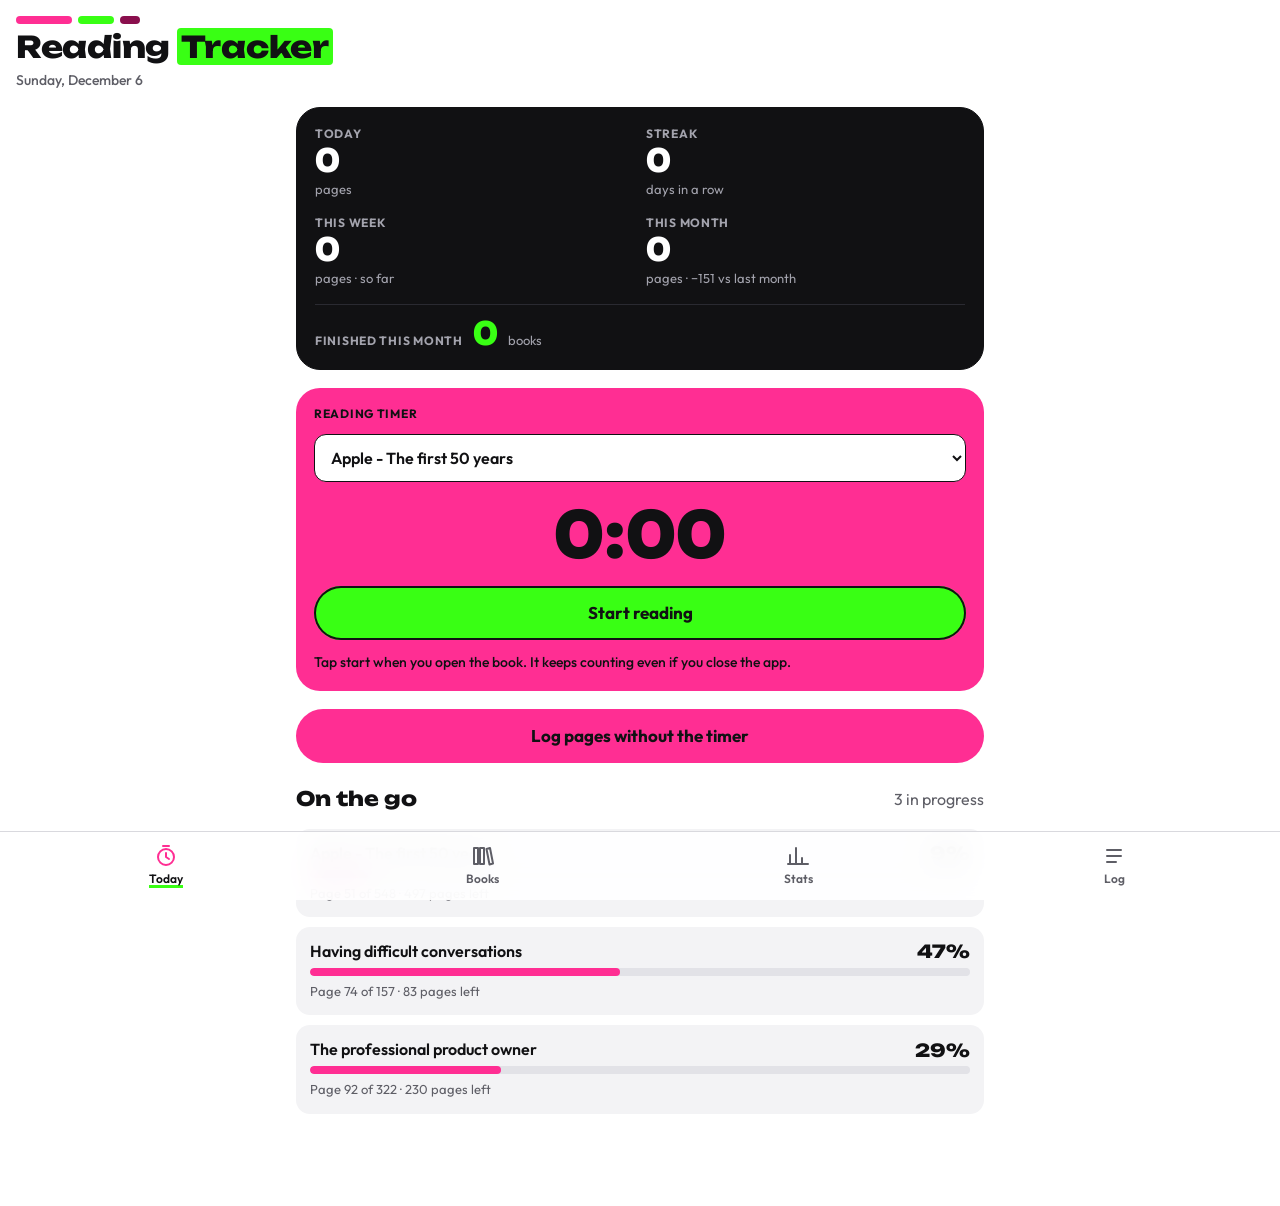
==== index.html @ ccc9d127 "Rebuild the reading tracker as an installable mobile app Phone-first PWA with Today, Books, Stats an" ====
<!doctype html>
<html lang="en">
<head>
<meta charset="utf-8">
<meta name="viewport" content="width=device-width,initial-scale=1,viewport-fit=cover">
<title>Reading Tracker</title>
<meta name="description" content="Track the books you're reading, time your sessions and see your progress.">
<meta name="theme-color" content="#FF2E93">
<meta name="apple-mobile-web-app-capable" content="yes">
<meta name="mobile-web-app-capable" content="yes">
<meta name="apple-mobile-web-app-status-bar-style" content="black-translucent">
<meta name="apple-mobile-web-app-title" content="Reading">
<link rel="manifest" href="manifest.webmanifest">
<link rel="icon" href="icons/icon.svg" type="image/svg+xml">
<link rel="apple-touch-icon" href="icons/apple-touch-icon.png">
<link rel="preconnect" href="https://fonts.googleapis.com">
<link rel="preconnect" href="https://fonts.gstatic.com" crossorigin>
<link rel="stylesheet" href="https://fonts.googleapis.com/css2?family=Unbounded:wght@600;800&family=Outfit:wght@400;500;600;700&display=swap">
<link rel="stylesheet" href="styles.css">
</head>
<body>

<header class="appbar">
  <div class="stripes" aria-hidden="true"><span></span><span></span><span></span></div>
  <h1 class="wordmark" id="viewTitle">Reading <mark>Tracker</mark></h1>
  <p class="today" id="todayLine"></p>
</header>

<main id="main">
  <!-- ============ TODAY ============ -->
  <section class="view" id="view-today" data-view="today" aria-label="Today">
    <div class="board scores">
      <div class="score"><span class="label">Today</span><span class="num" id="sToday">0</span><span class="sub">pages</span></div>
      <div class="score"><span class="label">Streak</span><span class="num" id="sStreak">0</span><span class="sub">days in a row</span></div>
      <div class="score"><span class="label">This week</span><span class="num" id="sWeek">0</span><span class="sub" id="sWeekSub">pages</span></div>
      <div class="score"><span class="label">This month</span><span class="num" id="sMonth">0</span><span class="sub" id="sMonthSub">pages</span></div>
      <div class="score hot wide"><span class="label">Finished this month</span><span class="num" id="sBooks">0</span><span class="sub" id="sBooksSub">books</span></div>
    </div>

    <div class="timer" id="timer" role="group" aria-labelledby="timerLabel">
      <div class="timer-top">
        <span class="label" id="timerLabel">Reading timer</span>
      </div>
      <label class="timer-pick" id="timerPickWrap">
        <span class="sr">Book to time</span>
        <select id="timerBook"></select>
      </label>
      <p class="timer-book" id="timerBookName" hidden></p>
      <span class="timer-clock" id="timerClock" role="timer">0:00</span>
      <div class="timer-log" id="timerLog" hidden>
        <label for="timerTo">Finished on page</label>
        <input id="timerTo" type="number" inputmode="numeric" min="1" autocomplete="off">
        <span class="timer-from" id="timerFrom"></span>
      </div>
      <p class="timer-err" id="timerErr" role="alert" hidden></p>
      <div class="timer-acts" id="timerActs"></div>
      <p class="timer-note" id="timerNote"></p>
    </div>

    <button class="btn big pinkbtn" type="button" id="openLog">Log pages without the timer</button>

    <div class="sec-head"><h2>On the go</h2><span class="muted" id="todayCount"></span></div>
    <div class="mini-list" id="todayBooks"></div>
  </section>

  <!-- ============ BOOKS ============ -->
  <section class="view" id="view-books" data-view="books" aria-label="Books" hidden>
    <div class="sec-head">
      <h2>On the go</h2>
      <button class="btn small neon" type="button" id="openAdd">+ Add a book</button>
    </div>
    <div class="cards" id="readingCards"></div>

    <div class="sec-head">
      <h2>The shelf</h2>
      <div class="tabs" role="group" aria-label="Show">
        <button type="button" data-shelf="finished" aria-pressed="true" id="tabFin">Finished</button>
        <button type="button" data-shelf="dnf" aria-pressed="false" id="tabDnf">Written off</button>
      </div>
    </div>
    <div id="shelfRows"></div>
  </section>

  <!-- ============ STATS ============ -->
  <section class="view" id="view-stats" data-view="stats" aria-label="Stats" hidden>
    <section class="board month-board" aria-labelledby="monthHead">
      <div class="head">
        <div class="stack2">
          <h2 id="monthHead">Finished this month</h2>
          <span class="sub" id="monthSub"></span>
        </div>
        <span class="month-big" id="monthBig">0</span>
      </div>
      <div class="spines" id="monthSpines" role="list" aria-label="Books finished this month"></div>
      <div class="cal" id="monthCal" role="img"></div>
      <div class="keys"><span><i style="background:var(--neon)"></i>Finished a book</span><span><i style="background:var(--brand)"></i>Read</span></div>
    </section>

    <section class="board chart-board" aria-labelledby="pagesHead">
      <div class="head">
        <div class="stack2"><h2 id="pagesHead">Pages read</h2><span class="sub" id="pagesSub"></span></div>
      </div>
      <div class="seg" role="group" aria-label="Group pages by">
        <button type="button" data-range="day" aria-pressed="true">Day</button>
        <button type="button" data-range="week" aria-pressed="false">Week</button>
        <button type="button" data-range="month" aria-pressed="false">Month</button>
      </div>
      <div class="chart" id="pagesChart"></div>
      <div class="keys"><span><i style="background:var(--brand)"></i>Pages read</span><span><i style="background:var(--neon)"></i><span id="curKey">Today</span></span></div>
    </section>

    <section class="board chart-board" aria-labelledby="dailyHead">
      <div class="head">
        <div class="stack2"><h2 id="dailyHead">Your average day</h2><span class="sub" id="dailySub"></span></div>
      </div>
      <div class="seg" role="group" aria-label="Average over">
        <button type="button" data-days="7" aria-pressed="false">7 days</button>
        <button type="button" data-days="30" aria-pressed="true">30 days</button>
        <button type="button" data-days="90" aria-pressed="false">90 days</button>
      </div>
      <div class="score"><span class="label">Time a day</span><span class="num" id="avgMins">0</span><span class="sub" id="avgMinsSub">minutes</span></div>
      <div class="chart" id="minsChart"></div>
      <div class="score"><span class="label">Pages a day</span><span class="num" id="avgPages">0</span><span class="sub" id="avgPagesSub">pages</span></div>
      <div class="chart" id="dayPagesChart"></div>
      <div class="keys"><span><i style="background:var(--neon)"></i>Minutes</span><span><i style="background:var(--brand)"></i>Pages</span><span><i class="dash"></i>Average on days you read</span></div>
    </section>

    <section class="board chart-board" aria-labelledby="booksHead">
      <div class="head">
        <div class="stack2"><h2 id="booksHead">Books finished</h2><span class="sub" id="booksSub">Per month, last 12 months</span></div>
      </div>
      <div class="chart" id="booksChart"></div>
      <div class="keys"><span><i style="background:var(--neon)"></i>Finished</span><span><i style="background:var(--gray)"></i>Written off (DNF)</span></div>
    </section>
  </section>

  <!-- ============ LOG ============ -->
  <section class="view" id="view-log" data-view="log" aria-label="Log" hidden>
    <div class="sec-head"><h2>Reading log</h2><span class="muted" id="histCount"></span></div>
    <div id="histList"></div>

    <section class="panel quiet" aria-labelledby="backupHead">
      <h2 id="backupHead">Your data</h2>
      <p class="muted" id="dataLine">Everything is saved on this phone. Save a backup now and then so you can move it to a new phone.</p>
      <div class="form-actions">
        <button class="btn small" type="button" id="exportBtn">Save a backup</button>
        <button class="btn small ghost" type="button" id="importBtn">Restore a backup</button>
        <input type="file" id="importFile" accept="application/json,.json" hidden>
      </div>
    </section>
  </section>
</main>

<nav class="tabbar" aria-label="Sections">
  <button type="button" data-go="today" aria-current="page">
    <svg viewBox="0 0 24 24" aria-hidden="true"><circle cx="12" cy="13" r="8"/><path d="M12 9v4l3 2M9 2h6"/></svg><span>Today</span></button>
  <button type="button" data-go="books">
    <svg viewBox="0 0 24 24" aria-hidden="true"><path d="M4 4h4v16H4zM10 4h4v16h-4zM16.5 5l3.5-1 3 15.5-3.5 1z"/></svg><span>Books</span></button>
  <button type="button" data-go="stats">
    <svg viewBox="0 0 24 24" aria-hidden="true"><path d="M4 20V11M10 20V4M16 20v-6M22 20H2"/></svg><span>Stats</span></button>
  <button type="button" data-go="log">
    <svg viewBox="0 0 24 24" aria-hidden="true"><path d="M5 6h14M5 12h14M5 18h9"/></svg><span>Log</span></button>
</nav>

<!-- ============ SHEETS ============ -->
<dialog class="sheet" id="logSheet" aria-labelledby="logHead">
  <form id="logForm" novalidate>
    <div class="sheet-head"><h2 id="logHead">Log a session</h2><button class="iconbtn" type="button" data-close>Close</button></div>
    <div class="field"><label for="logBook">Book</label><select id="logBook" required></select></div>
    <div class="field"><label for="logStart">Started reading at</label><input id="logStart" type="datetime-local" required></div>
    <div class="fields">
      <div class="field"><label for="logFrom">Started on page</label><input id="logFrom" type="number" min="0" inputmode="numeric" required></div>
      <div class="field"><label for="logTo">Finished on page</label><input id="logTo" type="number" min="1" inputmode="numeric" required></div>
    </div>
    <div class="field"><label for="logMins">Minutes read <span class="opt">(optional)</span></label><input id="logMins" type="number" min="1" inputmode="numeric" placeholder="e.g. 30"></div>
    <p class="preview-line" id="logPreview" aria-live="polite"></p>
    <p class="err" id="logErr" role="alert" hidden></p>
    <button class="btn big" type="submit" id="logSubmit">Log pages</button>
  </form>
</dialog>

<dialog class="sheet" id="addSheet" aria-labelledby="addHead">
  <form id="addForm" novalidate>
    <div class="sheet-head"><h2 id="addHead">Add a book</h2><button class="iconbtn" type="button" data-close>Close</button></div>
    <button class="btn big neon" type="button" id="scanBtn">
      <svg width="22" height="16" viewBox="0 0 22 16" aria-hidden="true" fill="currentColor"><rect x="0" width="2" height="16" rx="1"/><rect x="4" width="1.2" height="16"/><rect x="7" width="2.4" height="16" rx="1"/><rect x="11.4" width="1.2" height="16"/><rect x="14.4" width="2" height="16" rx="1"/><rect x="18" width="1.2" height="16"/><rect x="20.4" width="1.6" height="16" rx=".8"/></svg>
      Scan the barcode
    </button>
    <div class="camera" id="camera" hidden>
      <video id="camVideo" playsinline muted></video>
      <div class="cam-frame" aria-hidden="true"></div>
      <button class="btn small" type="button" id="camStop">Stop camera</button>
    </div>
    <input id="scanFile" type="file" accept="image/*" capture="environment" hidden>
    <div class="field">
      <label for="addIsbn">ISBN <span class="opt">(filled by the scan, or type it)</span></label>
      <div class="isbn-row">
        <input id="addIsbn" type="text" inputmode="numeric" autocomplete="off" placeholder="978…">
        <button class="btn ghost small" type="button" id="isbnLookup">Look up</button>
      </div>
    </div>
    <p class="scan-status" id="scanStatus" role="status" hidden></p>
    <div class="field"><label for="addTitle">Book name</label><input id="addTitle" type="text" required autocomplete="off" placeholder="e.g. Piranesi"></div>
    <div class="field"><label for="addAuthor">Author</label><input id="addAuthor" type="text" autocomplete="off" placeholder="e.g. Susanna Clarke"></div>
    <div class="fields">
      <div class="field"><label for="addPages">Number of pages</label><input id="addPages" type="number" min="1" inputmode="numeric" required placeholder="272"></div>
      <div class="field"><label for="addAt">Already on page</label><input id="addAt" type="number" min="0" inputmode="numeric" placeholder="0"></div>
    </div>
    <p class="err" id="addErr" role="alert" hidden></p>
    <button class="btn big pinkbtn" type="submit">Add to my pile</button>
  </form>
</dialog>

<dialog class="sheet" id="confirmSheet" aria-labelledby="confirmHead">
  <div class="sheet-body">
    <h2 id="confirmHead"></h2>
    <p id="confirmText"></p>
    <div class="field" id="confirmFieldWrap" hidden><label for="confirmField" id="confirmFieldLabel"></label><input id="confirmField" type="text" autocomplete="off"></div>
    <div class="form-actions stack">
      <button class="btn big danger" type="button" id="confirmYes"></button>
      <button class="btn big ghost" type="button" data-close>Cancel</button>
    </div>
  </div>
</dialog>

<div id="tip" hidden></div>
<div id="toast" role="status" hidden></div>

<script src="seed.js"></script>
<script src="app.js"></script>
</body>
</html>
---- styles.css ----
/* Reading Tracker, mobile app. Same pink + neon look as the web version, laid out for one hand:
   a short header, one screen per tab, a tab bar at the bottom, and forms that slide up as sheets. */
:root {
  --ground: #FFFFFF; --surface: #F3F3F5; --ink: #111113; --muted: #5E5E66; --gray: #A3A3AD; --line: #D9D9DE;
  --brand: #FF2E93; --brand-ink: #C2185B; --accent: #FFC2DD; --signal: #8A0F4D;
  --neon: #39FF14; --neon-ink: #157A05;
  --on-brand: #111113; --on-neon: #111113; --on-signal: #FFFFFF;
  --field-bg: #FFFFFF; --field-fg: #111113; --field-border: #85858F; --track: #E2E2E7;
  --board: #111113; --board-fg: #FFFFFF; --board-muted: #A3A3AD; --board-grid: #2A2A31; --board-edge: #111113;
  --bar-bg: rgba(255,255,255,.92);
  --display: "Unbounded", "Arial Black", system-ui, sans-serif;
  --sans: "Outfit", system-ui, -apple-system, "Segoe UI", sans-serif;
  --radius-sm: 4px; --radius-md: 14px; --radius-lg: 24px;
  --tabbar-h: 64px;
  --safe-b: env(safe-area-inset-bottom, 0px);
  color-scheme: light;
}
@media (prefers-color-scheme: dark) {
  :root:not([data-theme="light"]) {
    --ground: #0C0C0E; --surface: #18181C; --ink: #F3F3F5; --muted: #A3A3AD; --gray: #5E5E66;
    --line: #2C2C33; --brand-ink: #FF6FB1; --accent: #5A1838; --neon-ink: #39FF14;
    --field-border: #6E6E78; --track: #2C2C33;
    --board: #18181C; --board-grid: #2C2C33; --board-edge: #2C2C33; --bar-bg: rgba(18,18,22,.92);
    color-scheme: dark;
  }
}
:root[data-theme="dark"] {
  --ground: #0C0C0E; --surface: #18181C; --ink: #F3F3F5; --muted: #A3A3AD; --gray: #5E5E66;
  --line: #2C2C33; --brand-ink: #FF6FB1; --accent: #5A1838; --neon-ink: #39FF14;
  --field-border: #6E6E78; --track: #2C2C33;
  --board: #18181C; --board-grid: #2C2C33; --board-edge: #2C2C33; --bar-bg: rgba(18,18,22,.92);
  color-scheme: dark;
}

* { box-sizing: border-box; -webkit-tap-highlight-color: transparent; }
html { -webkit-text-size-adjust: 100%; }
body {
  margin: 0; background: var(--ground); color: var(--ink);
  font-family: var(--sans); font-size: 16px; line-height: 1.5;
  overscroll-behavior-y: none;
}
h1, h2 { font-family: var(--display); font-weight: 800; margin: 0; text-wrap: balance; }
h2 { font-size: 20px; line-height: 1.15; }
h3 { margin: 0; font-size: 17px; font-weight: 600; line-height: 1.3; }
p { margin: 0; }
button, input, select { font: inherit; }
:focus-visible { outline: 3px solid var(--brand); outline-offset: 2px; }
.muted { color: var(--muted); }
[hidden] { display: none !important; }
.sr { position: absolute; width: 1px; height: 1px; overflow: hidden; clip: rect(0 0 0 0); white-space: nowrap; }
.label { font-size: 12px; line-height: 16px; font-weight: 700; letter-spacing: .06em; text-transform: uppercase; }
.opt { font-weight: 400; }
.stack2 { display: grid; gap: 2px; min-width: 0; }

/* ---------- app bar ---------- */
.appbar {
  padding: calc(env(safe-area-inset-top, 0px) + 16px) max(16px, env(safe-area-inset-right, 0px)) 8px max(16px, env(safe-area-inset-left, 0px));
  display: grid; gap: 8px;
}
.wordmark { font-size: 30px; line-height: 1; letter-spacing: -.01em; }
.wordmark mark { background: var(--neon); color: var(--on-neon); padding: 0 .14em; border-radius: var(--radius-sm); }
.stripes { display: flex; gap: 6px; align-items: center; }
.stripes span { display: block; height: 8px; border-radius: 99px; }
.stripes span:nth-child(1) { width: 56px; background: var(--brand); }
.stripes span:nth-child(2) { width: 36px; background: var(--neon); }
.stripes span:nth-child(3) { width: 20px; background: var(--signal); }
.today { color: var(--muted); font-weight: 500; font-size: 14px; }

main {
  padding: 8px max(16px, env(safe-area-inset-right, 0px)) calc(var(--tabbar-h) + var(--safe-b) + 28px) max(16px, env(safe-area-inset-left, 0px));
  max-width: 720px; margin: 0 auto;
}
.view { display: grid; gap: 18px; }
.view[hidden] { display: none; }
.sec-head { display: flex; justify-content: space-between; align-items: center; gap: 12px; flex-wrap: wrap; margin-top: 6px; }

/* ---------- tab bar ---------- */
.tabbar {
  position: fixed; left: 0; right: 0; bottom: 0; z-index: 30;
  display: grid; grid-template-columns: repeat(4, 1fr);
  padding: 6px max(8px, env(safe-area-inset-right, 0px)) calc(6px + var(--safe-b)) max(8px, env(safe-area-inset-left, 0px));
  background: var(--bar-bg); border-top: 1px solid var(--line);
  -webkit-backdrop-filter: saturate(1.6) blur(16px); backdrop-filter: saturate(1.6) blur(16px);
}
.tabbar button {
  border: 0; background: transparent; color: var(--muted); cursor: pointer;
  display: grid; justify-items: center; gap: 2px; padding: 6px 0; min-height: 52px;
  font-size: 12px; font-weight: 600; border-radius: 12px;
}
.tabbar svg { width: 24px; height: 24px; fill: none; stroke: currentColor; stroke-width: 2; stroke-linecap: round; stroke-linejoin: round; }
.tabbar button[aria-current="page"] { color: var(--ink); }
.tabbar button[aria-current="page"] svg { stroke: var(--brand); }
.tabbar button[aria-current="page"] span { box-shadow: inset 0 -3px 0 var(--neon); }

/* ---------- boards / scores ---------- */
.board {
  background: var(--board); color: var(--board-fg); border: 1px solid var(--board-edge);
  border-radius: var(--radius-lg); padding: 18px;
}
.scores { display: grid; grid-template-columns: repeat(2, minmax(0, 1fr)); gap: 16px 12px; }
.score { display: grid; gap: 2px; align-content: start; }
.score .label { color: var(--board-muted); }
.score .num { font-family: var(--display); font-weight: 800; font-size: 32px; line-height: 1.05; font-variant-numeric: tabular-nums; }
.score .sub { color: var(--board-muted); font-size: 13px; }
.score.hot .num { color: var(--neon); }
.score.wide { grid-column: 1 / -1; display: flex; align-items: baseline; gap: 10px; flex-wrap: wrap; padding-top: 12px; border-top: 1px solid var(--board-grid); }
.chart-board .score .label, .chart-board .score .sub { color: var(--board-muted); }

/* ---------- buttons ---------- */
.btn {
  display: inline-flex; align-items: center; justify-content: center; gap: 8px;
  border: 0; border-radius: 99px; padding: 10px 18px; min-height: 44px; font-weight: 700; cursor: pointer;
  background: var(--ink); color: var(--ground); white-space: nowrap; touch-action: manipulation;
}
.btn:active { transform: scale(.98); }
.btn.big { width: 100%; min-height: 54px; font-size: 17px; }
.btn.small { padding: 8px 14px; min-height: 40px; font-size: 15px; }
.btn.neon { background: var(--neon); color: var(--on-neon); }
.btn.pinkbtn { background: var(--brand); color: var(--on-brand); }
.btn.ghost { background: transparent; color: var(--ink); box-shadow: inset 0 0 0 1.5px var(--field-border); }
.btn.danger { background: var(--signal); color: var(--on-signal); }
.btn:disabled { opacity: .5; cursor: not-allowed; transform: none; }
.iconbtn {
  border: 0; background: transparent; color: var(--muted); cursor: pointer; border-radius: 10px;
  padding: 8px 10px; min-height: 40px; font-size: 15px; font-weight: 600;
}
.iconbtn:active { background: var(--surface); color: var(--ink); }
.form-actions { display: flex; flex-wrap: wrap; gap: 8px; align-items: center; }
.form-actions.stack { display: grid; }

/* ---------- reading timer ---------- */
.timer {
  background: var(--brand); color: #111113; border-radius: var(--radius-lg); padding: 18px;
  display: grid; gap: 12px; justify-items: stretch;
}
.timer-top { display: flex; justify-content: space-between; align-items: baseline; }
.timer .label { display: inline-flex; align-items: center; gap: 8px; }
.timer.running .label::before { content: ""; width: 9px; height: 9px; border-radius: 99px; background: var(--neon); box-shadow: 0 0 0 1.5px #111113; }
.timer-pick select {
  width: 100%; background: #FFFFFF; color: #111113; border: 1.5px solid #111113; border-radius: 12px;
  padding: 12px; font-size: 16px; font-weight: 600;
}
.timer-book { font-weight: 700; font-size: 17px; overflow-wrap: anywhere; }
.timer-clock {
  font-family: var(--display); font-weight: 800; font-size: 64px; line-height: 1; text-align: center;
  font-variant-numeric: tabular-nums; color: #111113; padding: 8px 0;
}
.timer.paused .timer-clock, .timer.stopped .timer-clock { opacity: .55; }
.timer-acts { display: grid; grid-template-columns: repeat(auto-fit, minmax(0, 1fr)); gap: 8px; }
.timer-acts .btn { min-height: 54px; font-size: 17px; }
.timer .btn { background: #111113; color: #FFFFFF; }
.timer .btn.neon { background: var(--neon); color: #111113; box-shadow: inset 0 0 0 2px #111113; }
.timer .btn.ghost { background: transparent; color: #111113; box-shadow: inset 0 0 0 1.5px #111113; }
.timer-note { font-size: 14px; font-weight: 500; }
.timer-log { display: grid; grid-template-columns: auto 1fr; align-items: center; gap: 6px 12px; }
.timer-log label { font-size: 15px; font-weight: 700; }
.timer-log input {
  width: 100%; min-width: 0; background: #FFFFFF; color: #111113; border: 1.5px solid #111113;
  border-radius: 12px; padding: 12px; font-size: 20px; font-weight: 700;
}
.timer-from { grid-column: 1 / -1; font-size: 14px; }
.timer-err { font-size: 14px; font-weight: 600; color: #111113; background: #FFFFFF; border-radius: 8px; padding: 6px 10px; }
.pill.timing { background: var(--ink); color: var(--ground); }

/* ---------- today: compact book list ---------- */
.mini-list { display: grid; gap: 10px; }
.mini {
  display: grid; grid-template-columns: minmax(0, 1fr) auto; gap: 6px 12px; align-items: center;
  background: var(--surface); border-radius: var(--radius-md); padding: 14px;
}
.mini .t { font-weight: 600; overflow-wrap: anywhere; line-height: 1.3; }
.mini .pct { font-size: 18px; }
.mini .bar { grid-column: 1 / -1; height: 8px; }
.mini .m { grid-column: 1 / -1; font-size: 13px; color: var(--muted); }

/* ---------- books ---------- */
.cards { display: grid; gap: 12px; }
.book { background: var(--surface); border-radius: var(--radius-md); padding: 16px; display: grid; gap: 10px; min-width: 0; }
.book .title-row { display: flex; justify-content: space-between; align-items: start; gap: 10px; }
.book h3 { overflow-wrap: anywhere; }
.pct { font-family: var(--display); font-weight: 800; font-size: 22px; line-height: 1; white-space: nowrap; }
.bar { height: 12px; background: var(--track); border-radius: 99px; overflow: hidden; }
.bar > i { display: block; height: 100%; background: var(--brand); border-radius: 99px; }
.meta { display: flex; justify-content: space-between; gap: 4px 10px; flex-wrap: wrap; font-size: 14px; color: var(--muted); font-variant-numeric: tabular-nums; }
.spark { width: 100%; height: 44px; display: block; }
.book .actions { display: grid; grid-template-columns: 1fr 1fr; gap: 8px; }
.book .actions .wide { grid-column: 1 / -1; }
.book .more { display: flex; gap: 4px; justify-content: space-between; flex-wrap: wrap; }
.empty { border: 2px dashed var(--line); border-radius: var(--radius-md); padding: 20px; color: var(--muted); }

.tabs { display: inline-flex; gap: 6px; flex-wrap: wrap; }
.tabs button { border: 0; border-radius: 99px; padding: 8px 14px; min-height: 40px; font-weight: 600; cursor: pointer; background: var(--surface); color: var(--ink); }
.tabs button[aria-pressed="true"] { background: var(--ink); color: var(--ground); }
.rows { display: grid; border-top: 1px solid var(--line); }
.row { display: grid; grid-template-columns: minmax(0, 1fr); gap: 8px; padding: 14px 0; border-bottom: 1px solid var(--line); }
.row .t { font-weight: 600; overflow-wrap: anywhere; }
.row .s { font-size: 14px; color: var(--muted); }
.row .acts { display: flex; gap: 6px; flex-wrap: wrap; }
.pill { display: inline-block; font-size: 12px; font-weight: 700; border-radius: 99px; padding: 2px 10px; margin-right: 6px; vertical-align: 2px; letter-spacing: .02em; }
.pill.fin { background: var(--neon); color: var(--on-neon); }
.pill.dnf { background: var(--signal); color: var(--on-signal); }
.row.dnf .t { text-decoration: line-through; text-decoration-thickness: 2px; text-decoration-color: var(--brand); }

/* ---------- stats ---------- */
.month-board, .chart-board { display: grid; gap: 14px; min-width: 0; }
.month-board .head, .chart-board .head { display: flex; justify-content: space-between; align-items: start; gap: 12px; }
.month-board h2, .chart-board h2 { font-size: 18px; }
.month-board .sub, .chart-board .sub { color: var(--board-muted); font-size: 14px; }
.month-big { font-family: var(--display); font-weight: 800; font-size: 40px; line-height: 1; color: var(--neon); }
.spines {
  display: flex; align-items: flex-end; gap: 6px; padding: 0 4px; min-height: 200px; overflow-x: auto;
  border-bottom: 6px solid var(--board-muted); border-radius: 0 0 4px 4px; scrollbar-width: none;
}
.spine {
  flex: 0 0 auto; width: 42px; border-radius: 6px 6px 2px 2px; color: #111113; position: relative; overflow: hidden;
  display: flex; flex-direction: column; align-items: center; justify-content: space-between; padding: 10px 0 6px;
}
.spine-t { position: relative; writing-mode: vertical-rl; transform: rotate(180deg); font-weight: 700; font-size: 13px; line-height: 1.1; max-height: calc(100% - 28px); overflow: hidden; text-overflow: ellipsis; white-space: nowrap; }
.spine-d { position: relative; font: 800 12px/1 var(--display); }
.spine.c0 { background: var(--neon); } .spine.c1 { background: var(--brand); } .spine.c2 { background: #FFFFFF; } .spine.c3 { background: #FFC2DD; }
.spine.dnf { background: #5E5E66; color: #FFFFFF; }
.spine.dnf .spine-t { text-decoration: line-through; }
.spine.ghost { background: transparent; color: var(--board-fg); box-shadow: inset 0 0 0 2px var(--board-muted); }
.spine.ghost .fill { position: absolute; left: 0; right: 0; bottom: 0; background: var(--brand); opacity: .4; }
.cal { display: grid; grid-template-columns: repeat(7, minmax(0, 1fr)); gap: 4px; }
.cal .wd { font-size: 11px; color: var(--board-muted); text-align: center; font-weight: 700; }
.cal .d { aspect-ratio: 1; border-radius: 6px; background: var(--board-grid); font-size: 12px; display: grid; place-items: center; color: var(--board-muted); font-variant-numeric: tabular-nums; }
.cal .d.read { background: var(--brand); color: #111113; }
.cal .d.fin { background: var(--neon); color: #111113; font-weight: 800; }
.cal .d.today { box-shadow: inset 0 0 0 2px var(--board-fg); }
.cal .d.future { opacity: .4; }
.cal .d.blank { background: transparent; }
.seg { display: grid; grid-auto-flow: column; grid-auto-columns: 1fr; background: #000; border: 1px solid var(--board-grid); border-radius: 99px; padding: 3px; }
.seg button { border: 0; background: transparent; color: var(--board-muted); border-radius: 99px; padding: 8px 10px; min-height: 38px; font-weight: 600; font-size: 14px; cursor: pointer; }
.seg button[aria-pressed="true"] { background: var(--neon); color: var(--on-neon); }
.chart { width: 100%; min-height: 200px; position: relative; }
.chart svg { display: block; width: 100%; height: 200px; overflow: visible; }
.chart text { font-family: var(--sans); font-size: 11px; fill: var(--board-muted); font-variant-numeric: tabular-nums; }
.chart text.cap { fill: var(--board-fg); font-weight: 700; font-size: 12px; }
.chart text.avg { fill: var(--board-fg); font-weight: 700; stroke: var(--board); stroke-width: 4px; stroke-linejoin: round; paint-order: stroke; }
.keys { display: flex; gap: 6px 14px; flex-wrap: wrap; font-size: 13px; color: var(--board-muted); }
.keys span { display: inline-flex; align-items: center; gap: 6px; }
.keys i { width: 10px; height: 10px; border-radius: 3px; display: inline-block; }
.keys i.dash { width: 16px; height: 0; border-radius: 0; border-top: 2px dashed var(--board-fg); }

/* ---------- log ---------- */
.log-day { font-size: 13px; font-weight: 700; letter-spacing: .06em; text-transform: uppercase; color: var(--muted); padding: 14px 0 6px; }
.log-row { display: grid; grid-template-columns: minmax(0, 1fr) auto; gap: 2px 12px; align-items: center; padding: 10px 0; border-bottom: 1px solid var(--line); }
.log-row .t { font-weight: 600; overflow-wrap: anywhere; }
.log-row .s { font-size: 14px; color: var(--muted); font-variant-numeric: tabular-nums; }
.log-row .plus { font-family: var(--display); font-weight: 800; color: var(--brand-ink); font-size: 18px; text-align: right; }
.log-row .iconbtn { grid-column: 2; justify-self: end; padding: 4px 8px; min-height: 32px; font-size: 13px; }
.panel { border-radius: var(--radius-lg); padding: 18px; display: grid; gap: 12px; }
.panel.quiet { background: var(--surface); }

/* ---------- sheets ---------- */
dialog.sheet {
  border: 0; padding: 0; margin: auto auto 0; width: 100%; max-width: 640px; max-height: 92dvh;
  background: var(--ground); color: var(--ink); border-radius: 24px 24px 0 0;
  box-shadow: 0 -12px 40px rgba(0,0,0,.25); overflow: auto; overscroll-behavior: contain;
}
dialog.sheet::backdrop { background: rgba(0,0,0,.5); }
@media (prefers-reduced-motion: no-preference) {
  dialog.sheet[open] { animation: up .22s ease-out; }
  @keyframes up { from { transform: translateY(40px); opacity: .4; } to { transform: none; opacity: 1; } }
}
.sheet form, .sheet-body { display: grid; gap: 14px; padding: 18px 16px calc(18px + var(--safe-b)); }
.sheet-head { display: flex; justify-content: space-between; align-items: center; gap: 12px; }
.sheet-head::before { content: none; }
.fields { display: grid; grid-template-columns: repeat(2, minmax(0, 1fr)); gap: 12px; }
.field { display: grid; gap: 4px; min-width: 0; }
.field label { font-size: 14px; font-weight: 600; }
.field input, .field select {
  width: 100%; min-width: 0; background: var(--field-bg); color: var(--field-fg);
  border: 1.5px solid var(--field-border); border-radius: 12px; padding: 12px; font-size: 16px; min-height: 48px;
}
.field input[type="datetime-local"] { -webkit-appearance: none; appearance: none; display: block; text-align: left; }
.field input[type="datetime-local"]::-webkit-date-and-time-value { text-align: left; margin: 0; }
.err { font-weight: 600; font-size: 14px; color: var(--brand-ink); }
.preview-line { font-size: 14px; font-weight: 600; }
.isbn-row { display: flex; gap: 8px; }
.isbn-row input { flex: 1; }
.scan-status { font-size: 14px; font-weight: 500; border-radius: 12px; padding: 10px 12px; border: 1.5px solid var(--line); }
.scan-status.ok { border-color: var(--neon-ink); }
.scan-status.warn { border-color: var(--brand-ink); }
.scan-status.busy::before { content: ""; display: inline-block; width: 10px; height: 10px; margin-right: 8px; border-radius: 99px; background: var(--neon); box-shadow: 0 0 0 1.5px #111113; }
.camera { position: relative; border-radius: 16px; overflow: hidden; background: #000; display: grid; }
.camera video { width: 100%; aspect-ratio: 4 / 3; object-fit: cover; display: block; }
.cam-frame { position: absolute; inset: 30% 10%; border: 3px solid var(--neon); border-radius: 12px; box-shadow: 0 0 0 999px rgba(0,0,0,.35); pointer-events: none; }
.camera .btn { position: absolute; bottom: 10px; left: 50%; transform: translateX(-50%); background: #FFFFFF; color: #111113; }
.danger-text { color: var(--brand-ink); }

#tip {
  position: fixed; z-index: 40; pointer-events: none; background: var(--ground); color: var(--ink);
  border: 1px solid var(--line); border-radius: 10px; padding: 8px 10px; font-size: 13px; line-height: 1.35;
  box-shadow: 0 6px 24px rgba(0,0,0,.18); max-width: 240px;
}
#tip b { font-weight: 700; }
#toast {
  position: fixed; left: 50%; transform: translateX(-50%); z-index: 50;
  bottom: calc(var(--tabbar-h) + var(--safe-b) + 16px);
  background: var(--ink); color: var(--ground); font-weight: 600; border-radius: 99px; padding: 10px 18px;
  box-shadow: 0 8px 28px rgba(0,0,0,.25); max-width: calc(100vw - 32px); text-align: center;
}
#toast.good { background: var(--neon); color: var(--on-neon); }
@media (prefers-reduced-motion: no-preference) { .bar > i { transition: width .5s ease; } }
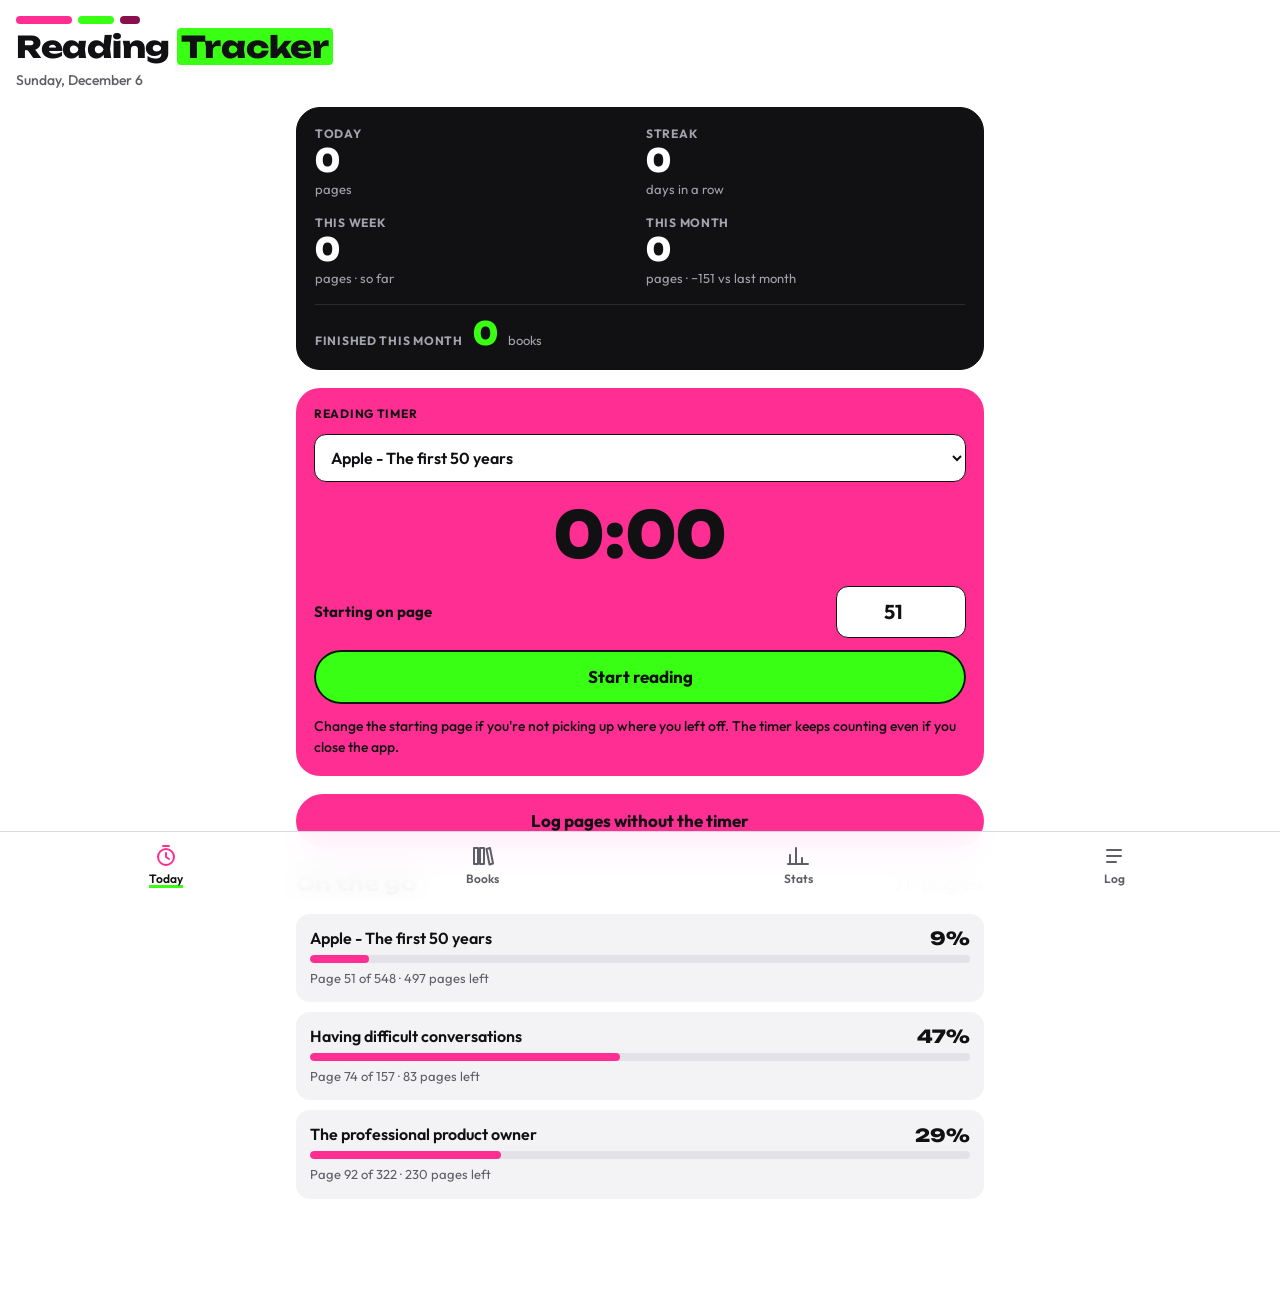
==== commit 763d9ca2: "Let the reading timer start from any page Add a 'Starting on page' box to the timer, filled with whe" ====
--- a/index.html
+++ b/index.html
@@ -47,10 +47,16 @@
       </label>
       <p class="timer-book" id="timerBookName" hidden></p>
       <span class="timer-clock" id="timerClock" role="timer">0:00</span>
-      <div class="timer-log" id="timerLog" hidden>
-        <label for="timerTo">Finished on page</label>
-        <input id="timerTo" type="number" inputmode="numeric" min="1" autocomplete="off">
-        <span class="timer-from" id="timerFrom"></span>
+      <div class="timer-log">
+        <div class="tf" id="timerFromRow">
+          <label for="timerFromIn">Starting on page</label>
+          <input id="timerFromIn" type="number" inputmode="numeric" min="0" autocomplete="off">
+        </div>
+        <div class="tf" id="timerToRow" hidden>
+          <label for="timerTo">Finished on page</label>
+          <input id="timerTo" type="number" inputmode="numeric" min="1" autocomplete="off">
+        </div>
+        <p class="timer-from" id="timerFrom" hidden></p>
       </div>
       <p class="timer-err" id="timerErr" role="alert" hidden></p>
       <div class="timer-acts" id="timerActs"></div>
--- a/styles.css
+++ b/styles.css
@@ -152,13 +152,14 @@
 .timer .btn.neon { background: var(--neon); color: #111113; box-shadow: inset 0 0 0 2px #111113; }
 .timer .btn.ghost { background: transparent; color: #111113; box-shadow: inset 0 0 0 1.5px #111113; }
 .timer-note { font-size: 14px; font-weight: 500; }
-.timer-log { display: grid; grid-template-columns: auto 1fr; align-items: center; gap: 6px 12px; }
+.timer-log { display: grid; gap: 8px; }
+.timer-log .tf { display: grid; grid-template-columns: minmax(0, 1fr) 130px; align-items: center; gap: 12px; }
 .timer-log label { font-size: 15px; font-weight: 700; }
 .timer-log input {
   width: 100%; min-width: 0; background: #FFFFFF; color: #111113; border: 1.5px solid #111113;
-  border-radius: 12px; padding: 12px; font-size: 20px; font-weight: 700;
-}
-.timer-from { grid-column: 1 / -1; font-size: 14px; }
+  border-radius: 12px; padding: 10px 12px; font-size: 20px; font-weight: 700; text-align: center;
+}
+.timer-from { font-size: 15px; font-weight: 600; text-align: center; }
 .timer-err { font-size: 14px; font-weight: 600; color: #111113; background: #FFFFFF; border-radius: 8px; padding: 6px 10px; }
 .pill.timing { background: var(--ink); color: var(--ground); }
 
